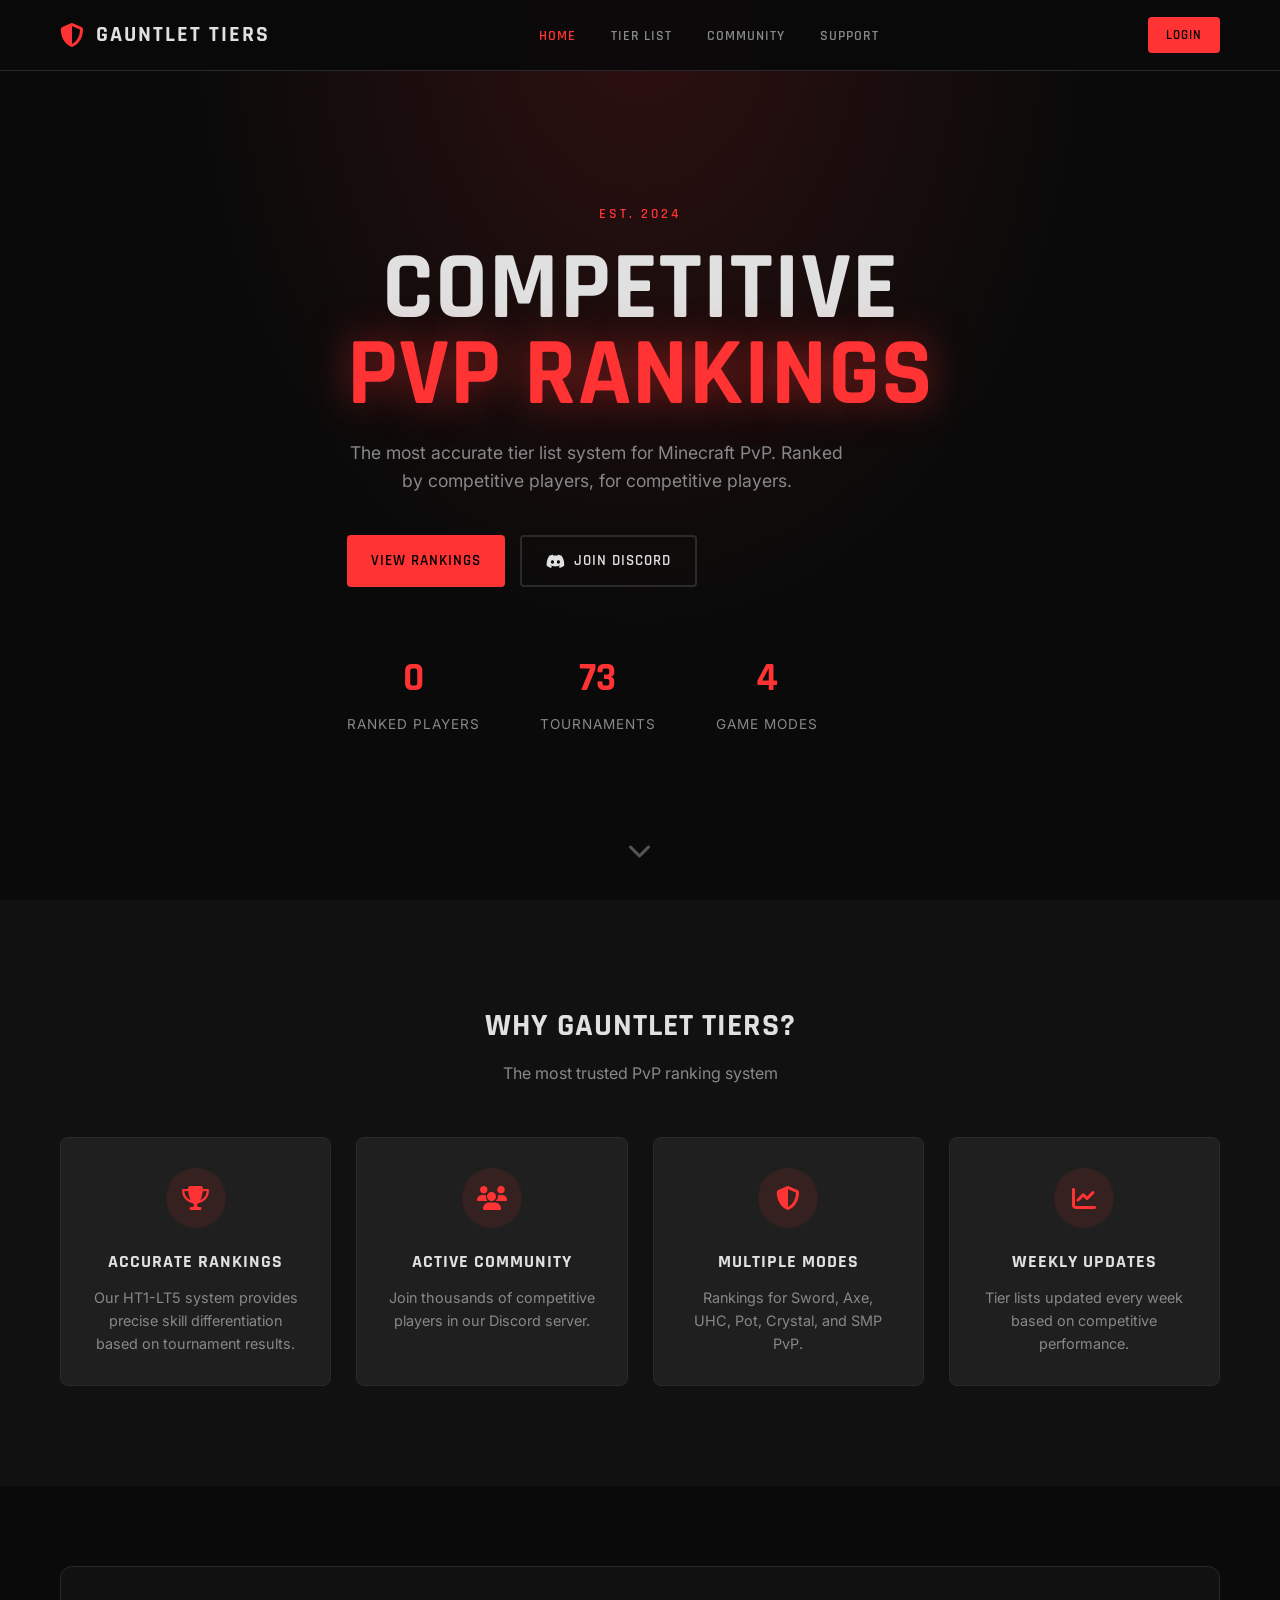
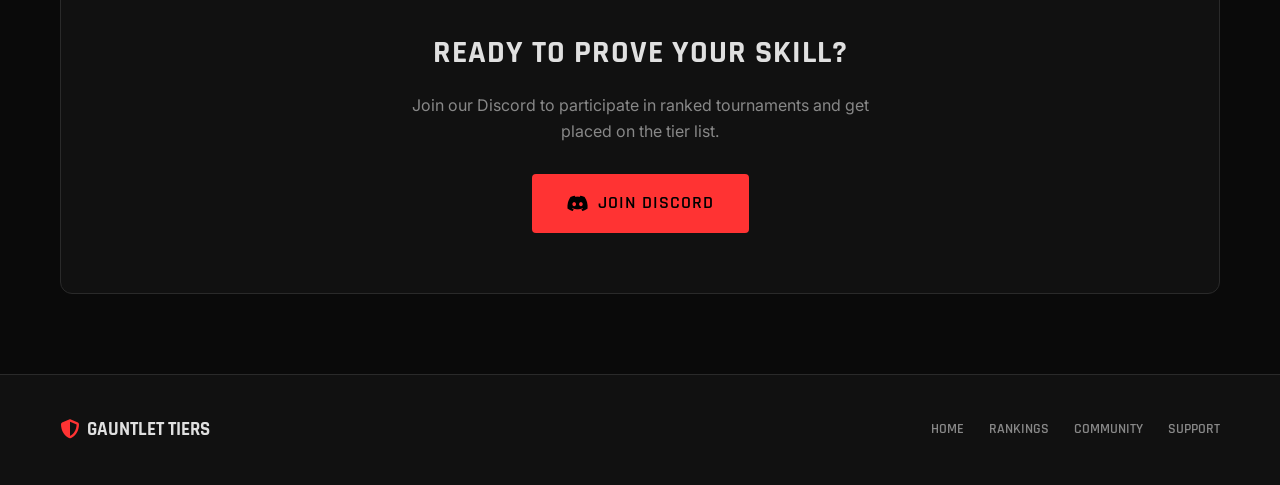
==== index.html @ 5f140f04 "Add files via upload" ====
<!DOCTYPE html>
<html lang="en">
<head>
    <meta charset="UTF-8">
    <meta name="viewport" content="width=device-width, initial-scale=1.0">
    <title>Gauntlet Tiers - Competitive PvP Rankings</title>
    <link rel="stylesheet" href="css/style.css">
    <link rel="stylesheet" href="css/home.css">
    <link href="https://fonts.googleapis.com/css2?family=Rajdhani:wght@400;500;600;700&family=Inter:wght@400;500;600&display=swap" rel="stylesheet">
    <link rel="stylesheet" href="https://cdnjs.cloudflare.com/ajax/libs/font-awesome/6.4.0/css/all.min.css">
</head>
<body>
    <!-- Navigation -->
    <nav class="navbar">
        <div class="nav-container">
            <a href="index.html" class="nav-logo">
                <i class="fas fa-shield-alt"></i>
                <span>GAUNTLET TIERS</span>
            </a>
            <ul class="nav-menu" id="navMenu">
                <li><a href="index.html" class="nav-link active">Home</a></li>
                <li><a href="pages/tierlist.html" class="nav-link">Tier List</a></li>
                <li><a href="pages/community.html" class="nav-link">Community</a></li>
                <li><a href="pages/support.html" class="nav-link">Support</a></li>
            </ul>
            <div class="nav-user" id="navUser">
                <span class="nav-username" id="navUsername"></span>
                <a href="pages/admin.html" class="btn btn-admin hidden" id="navAdmin">Admin</a>
                <a href="pages/profile.html" class="btn btn-secondary btn-nav">Profile</a>
                <button class="btn btn-nav" onclick="logout()" style="background: transparent; border: 1px solid var(--border);">Logout</button>
            </div>
            <div class="nav-user" id="navGuest">
                <a href="pages/login.html" class="btn btn-primary btn-nav">Login</a>
            </div>
            <div class="hamburger" onclick="toggleMenu()">
                <span></span>
                <span></span>
                <span></span>
            </div>
        </div>
    </nav>

    <!-- Hero Section -->
    <section class="hero">
        <div class="hero-content">
            <div class="hero-tag">EST. 2024</div>
            <h1 class="hero-title">
                COMPETITIVE<br>
                <span class="highlight">PVP RANKINGS</span>
            </h1>
            <p class="hero-desc">
                The most accurate tier list system for Minecraft PvP. 
                Ranked by competitive players, for competitive players.
            </p>
            <div class="hero-btns">
                <a href="pages/tierlist.html" class="btn btn-primary">View Rankings</a>
                <a href="https://discord.gg/GcqFCAnBjm" target="_blank" class="btn btn-secondary">
                    <i class="fab fa-discord"></i> Join Discord
                </a>
            </div>
            <div class="hero-stats">
                <div class="stat">
                    <span class="stat-num" id="playerCount">0</span>
                    <span class="stat-label">Ranked Players</span>
                </div>
                <div class="stat">
                    <span class="stat-num" data-target="89">0</span>
                    <span class="stat-label">Tournaments</span>
                </div>
                <div class="stat">
                    <span class="stat-num" data-target="6">0</span>
                    <span class="stat-label">Game Modes</span>
                </div>
            </div>
        </div>
        <div class="hero-scroll">
            <i class="fas fa-chevron-down"></i>
        </div>
    </section>

    <!-- Features Section -->
    <section class="features">
        <div class="container">
            <div class="section-header">
                <h2>Why Gauntlet Tiers?</h2>
                <p>The most trusted PvP ranking system</p>
            </div>
            <div class="features-grid">
                <div class="feature-card">
                    <div class="feature-icon">
                        <i class="fas fa-trophy"></i>
                    </div>
                    <h3>Accurate Rankings</h3>
                    <p>Our HT1-LT5 system provides precise skill differentiation based on tournament results.</p>
                </div>
                <div class="feature-card">
                    <div class="feature-icon">
                        <i class="fas fa-users"></i>
                    </div>
                    <h3>Active Community</h3>
                    <p>Join thousands of competitive players in our Discord server.</p>
                </div>
                <div class="feature-card">
                    <div class="feature-icon">
                        <i class="fas fa-shield-alt"></i>
                    </div>
                    <h3>Multiple Modes</h3>
                    <p>Rankings for Sword, Axe, UHC, Pot, Crystal, and SMP PvP.</p>
                </div>
                <div class="feature-card">
                    <div class="feature-icon">
                        <i class="fas fa-chart-line"></i>
                    </div>
                    <h3>Weekly Updates</h3>
                    <p>Tier lists updated every week based on competitive performance.</p>
                </div>
            </div>
        </div>
    </section>

    <!-- CTA Section -->
    <section class="cta">
        <div class="container">
            <div class="cta-box">
                <h2>Ready to prove your skill?</h2>
                <p>Join our Discord to participate in ranked tournaments and get placed on the tier list.</p>
                <a href="https://discord.gg/GcqFCAnBjm" target="_blank" class="btn btn-primary btn-large">
                    <i class="fab fa-discord"></i>
                    Join Discord
                </a>
            </div>
        </div>
    </section>

    <!-- Footer -->
    <footer class="footer">
        <div class="container">
            <div class="footer-content">
                <a href="index.html" class="footer-logo">
                    <i class="fas fa-shield-alt"></i>
                    <span>GAUNTLET TIERS</span>
                </a>
                <div class="footer-links">
                    <a href="index.html">Home</a>
                    <a href="pages/tierlist.html">Rankings</a>
                    <a href="pages/community.html">Community</a>
                    <a href="pages/support.html">Support</a>
                </div>
            </div>
        </div>
    </footer>

    <script src="js/auth.js"></script>
    <script src="js/home.js"></script>
</body>
</html>
---- css/style.css ----
/* css/style.css */
:root {
    --bg: #0a0a0a;
    --bg-2: #111;
    --bg-3: #1a1a1a;
    --bg-card: #1f1f1f;
    --border: #2a2a2a;
    
    --text: #e0e0e0;
    --text-dim: #888;
    --text-dark: #555;
    
    --accent: #ff3333;
    --accent-hover: #ff5555;
    --gold: #ffd700;
    
    --ht1: #dc2626;
    --lt1: #ef4444;
    --ht2: #ea580c;
    --lt2: #f97316;
    --ht3: #ca8a04;
    --lt3: #eab308;
    --ht4: #2563eb;
    --lt4: #3b82f6;
    --ht5: #525252;
    --lt5: #737373;
    
    --font-main: 'Rajdhani', sans-serif;
    --font-body: 'Inter', sans-serif;
}

* {
    margin: 0;
    padding: 0;
    box-sizing: border-box;
}

html {
    scroll-behavior: smooth;
}

body {
    font-family: var(--font-body);
    background: var(--bg);
    color: var(--text);
    line-height: 1.6;
    min-height: 100vh;
}

a {
    text-decoration: none;
    color: inherit;
}

h1, h2, h3, h4 {
    font-family: var(--font-main);
    font-weight: 700;
    text-transform: uppercase;
    letter-spacing: 1px;
}

.container {
    max-width: 1200px;
    margin: 0 auto;
    padding: 0 20px;
}

/* Buttons */
.btn {
    display: inline-flex;
    align-items: center;
    justify-content: center;
    gap: 8px;
    padding: 12px 24px;
    font-family: var(--font-main);
    font-weight: 600;
    font-size: 0.95rem;
    text-transform: uppercase;
    letter-spacing: 1px;
    border: none;
    cursor: pointer;
    transition: all 0.2s;
    border-radius: 4px;
}

.btn-primary {
    background: var(--accent);
    color: #000;
}

.btn-primary:hover {
    background: var(--accent-hover);
    transform: translateY(-2px);
}

.btn-secondary {
    background: transparent;
    color: var(--text);
    border: 2px solid var(--border);
}

.btn-secondary:hover {
    border-color: var(--accent);
    color: var(--accent);
}

.btn-full {
    width: 100%;
}

/* Navigation */
.navbar {
    position: fixed;
    top: 0;
    left: 0;
    right: 0;
    z-index: 1000;
    background: rgba(10, 10, 10, 0.95);
    backdrop-filter: blur(10px);
    border-bottom: 1px solid var(--border);
}

.nav-container {
    max-width: 1200px;
    margin: 0 auto;
    padding: 0 20px;
    display: flex;
    justify-content: space-between;
    align-items: center;
    height: 70px;
}

.nav-logo {
    display: flex;
    align-items: center;
    gap: 10px;
    font-family: var(--font-main);
    font-size: 1.4rem;
    font-weight: 700;
    letter-spacing: 2px;
}

.nav-logo i {
    color: var(--accent);
    font-size: 1.5rem;
}

.nav-menu {
    display: flex;
    gap: 35px;
    list-style: none;
}

.nav-link {
    font-family: var(--font-main);
    font-weight: 600;
    font-size: 0.9rem;
    text-transform: uppercase;
    letter-spacing: 1px;
    color: var(--text-dim);
    transition: color 0.2s;
    position: relative;
}

.nav-link:hover,
.nav-link.active {
    color: var(--accent);
}

.nav-user {
    display: flex;
    align-items: center;
    gap: 15px;
}

.nav-username {
    font-family: var(--font-main);
    font-weight: 600;
    color: var(--accent);
}

.btn-nav {
    padding: 8px 18px;
    font-size: 0.8rem;
}

.btn-admin {
    background: var(--gold);
    color: #000;
    padding: 8px 16px;
    font-size: 0.8rem;
}

.hamburger {
    display: none;
    flex-direction: column;
    gap: 5px;
    cursor: pointer;
}

.hamburger span {
    width: 25px;
    height: 2px;
    background: var(--text);
}

.hidden {
    display: none !important;
}

/* Forms */
.form-container {
    max-width: 400px;
    margin: 0 auto;
    padding: 40px 20px;
}

.form-box {
    background: var(--bg-2);
    border: 1px solid var(--border);
    border-radius: 8px;
    padding: 40px;
}

.form-header {
    text-align: center;
    margin-bottom: 30px;
}

.form-header h2 {
    font-size: 1.8rem;
    margin-bottom: 8px;
}

.form-header p {
    color: var(--text-dim);
    font-size: 0.9rem;
}

.form-group {
    margin-bottom: 20px;
}

.form-group label {
    display: block;
    font-family: var(--font-main);
    font-weight: 600;
    font-size: 0.8rem;
    text-transform: uppercase;
    letter-spacing: 1px;
    color: var(--text-dim);
    margin-bottom: 6px;
}

.form-group input,
.form-group select {
    width: 100%;
    padding: 12px 16px;
    background: var(--bg-3);
    border: 1px solid var(--border);
    border-radius: 4px;
    color: var(--text);
    font-family: var(--font-body);
    font-size: 0.95rem;
    outline: none;
    transition: border-color 0.2s;
}

.form-group input:focus,
.form-group select:focus {
    border-color: var(--accent);
}

.form-group input::placeholder {
    color: var(--text-dark);
}

.form-error {
    color: var(--accent);
    font-size: 0.85rem;
    margin-top: 8px;
    min-height: 20px;
}

.form-footer {
    text-align: center;
    margin-top: 25px;
    padding-top: 25px;
    border-top: 1px solid var(--border);
    color: var(--text-dim);
    font-size: 0.9rem;
}

.form-footer a {
    color: var(--accent);
    font-weight: 600;
}

.form-footer a:hover {
    text-decoration: underline;
}

/* Page Header */
.page-header {
    padding: 120px 0 60px;
    text-align: center;
    background: var(--bg-2);
    border-bottom: 1px solid var(--border);
}

.page-header h1 {
    font-size: 2.5rem;
    margin-bottom: 10px;
}

.page-header p {
    color: var(--text-dim);
}

/* Tier Badges */
.tier-badge {
    display: inline-block;
    padding: 4px 12px;
    border-radius: 4px;
    font-family: var(--font-main);
    font-weight: 700;
    font-size: 0.8rem;
    text-transform: uppercase;
}

.tier-ht1 { background: var(--ht1); color: #fff; }
.tier-lt1 { background: var(--lt1); color: #fff; }
.tier-ht2 { background: var(--ht2); color: #fff; }
.tier-lt2 { background: var(--lt2); color: #000; }
.tier-ht3 { background: var(--ht3); color: #000; }
.tier-lt3 { background: var(--lt3); color: #000; }
.tier-ht4 { background: var(--ht4); color: #fff; }
.tier-lt4 { background: var(--lt4); color: #fff; }
.tier-ht5 { background: var(--ht5); color: #fff; }
.tier-lt5 { background: var(--lt5); color: #000; }

/* Footer */
.footer {
    background: var(--bg-2);
    border-top: 1px solid var(--border);
    padding: 40px 0;
    margin-top: auto;
}

.footer-content {
    display: flex;
    justify-content: space-between;
    align-items: center;
}

.footer-logo {
    display: flex;
    align-items: center;
    gap: 8px;
    font-family: var(--font-main);
    font-weight: 700;
    font-size: 1.2rem;
}

.footer-logo i {
    color: var(--accent);
}

.footer-links {
    display: flex;
    gap: 25px;
}

.footer-links a {
    font-family: var(--font-main);
    font-weight: 600;
    font-size: 0.85rem;
    text-transform: uppercase;
    color: var(--text-dim);
    transition: color 0.2s;
}

.footer-links a:hover {
    color: var(--accent);
}

/* Responsive */
@media (max-width: 768px) {
    .hamburger {
        display: flex;
    }
    
    .nav-menu {
        position: fixed;
        top: 70px;
        left: 0;
        right: 0;
        background: var(--bg-2);
        flex-direction: column;
        padding: 20px;
        gap: 20px;
        transform: translateY(-100%);
        opacity: 0;
        visibility: hidden;
        transition: all 0.3s;
        border-bottom: 1px solid var(--border);
    }
    
    .nav-menu.active {
        transform: translateY(0);
        opacity: 1;
        visibility: visible;
    }
    
    .nav-user {
        display: none;
    }
    
    .footer-content {
        flex-direction: column;
        gap: 20px;
        text-align: center;
    }
    
    .form-box {
        padding: 30px 20px;
    }
}

/* Scrollbar */
::-webkit-scrollbar {
    width: 8px;
}

::-webkit-scrollbar-track {
    background: var(--bg);
}

::-webkit-scrollbar-thumb {
    background: #333;
    border-radius: 4px;
}

::-webkit-scrollbar-thumb:hover {
    background: var(--accent);
}
---- css/home.css ----
/* css/home.css */
.hero {
    min-height: 100vh;
    display: flex;
    flex-direction: column;
    justify-content: center;
    align-items: center;
    text-align: center;
    padding: 100px 20px 60px;
    position: relative;
    background: 
        radial-gradient(ellipse at 50% 0%, rgba(255, 51, 51, 0.15) 0%, transparent 50%),
        var(--bg);
}

.hero-tag {
    font-family: var(--font-main);
    font-weight: 600;
    font-size: 0.9rem;
    letter-spacing: 3px;
    color: var(--accent);
    margin-bottom: 20px;
}

.hero-title {
    font-size: clamp(3rem, 10vw, 6rem);
    line-height: 0.9;
    margin-bottom: 20px;
}

.hero-title .highlight {
    color: var(--accent);
    text-shadow: 0 0 40px rgba(255, 51, 51, 0.5);
}

.hero-desc {
    font-size: 1.1rem;
    color: var(--text-dim);
    max-width: 500px;
    margin-bottom: 40px;
}

.hero-btns {
    display: flex;
    gap: 15px;
    margin-bottom: 60px;
}

.hero-stats {
    display: flex;
    gap: 60px;
}

.stat {
    text-align: center;
}

.stat-num {
    display: block;
    font-family: var(--font-main);
    font-size: 2.5rem;
    font-weight: 700;
    color: var(--accent);
}

.stat-label {
    font-size: 0.85rem;
    color: var(--text-dim);
    text-transform: uppercase;
    letter-spacing: 1px;
}

.hero-scroll {
    position: absolute;
    bottom: 30px;
    left: 50%;
    transform: translateX(-50%);
    color: var(--text-dark);
    font-size: 1.5rem;
    animation: bounce 2s infinite;
}

@keyframes bounce {
    0%, 100% { transform: translateX(-50%) translateY(0); }
    50% { transform: translateX(-50%) translateY(-10px); }
}

/* Features Section */
.features {
    padding: 100px 0;
    background: var(--bg-2);
}

.section-header {
    text-align: center;
    margin-bottom: 50px;
}

.section-header h2 {
    font-size: 2rem;
    margin-bottom: 10px;
}

.section-header p {
    color: var(--text-dim);
}

.features-grid {
    display: grid;
    grid-template-columns: repeat(auto-fit, minmax(250px, 1fr));
    gap: 25px;
}

.feature-card {
    background: var(--bg-card);
    border: 1px solid var(--border);
    border-radius: 8px;
    padding: 30px;
    text-align: center;
    transition: all 0.3s;
}

.feature-card:hover {
    border-color: var(--accent);
    transform: translateY(-5px);
}

.feature-icon {
    width: 60px;
    height: 60px;
    background: rgba(255, 51, 51, 0.1);
    border-radius: 50%;
    display: flex;
    align-items: center;
    justify-content: center;
    margin: 0 auto 20px;
    font-size: 1.5rem;
    color: var(--accent);
}

.feature-card h3 {
    font-size: 1.1rem;
    margin-bottom: 10px;
}

.feature-card p {
    color: var(--text-dim);
    font-size: 0.9rem;
}

/* CTA Section */
.cta {
    padding: 80px 0;
    background: var(--bg);
}

.cta-box {
    background: var(--bg-2);
    border: 1px solid var(--border);
    border-radius: 12px;
    padding: 60px;
    text-align: center;
}

.cta-box h2 {
    font-size: 2rem;
    margin-bottom: 15px;
}

.cta-box p {
    color: var(--text-dim);
    margin-bottom: 30px;
    max-width: 500px;
    margin-left: auto;
    margin-right: auto;
}

.btn-large {
    padding: 15px 35px;
    font-size: 1.1rem;
}

/* Responsive */
@media (max-width: 768px) {
    .hero-stats {
        flex-direction: column;
        gap: 30px;
    }
    
    .hero-btns {
        flex-direction: column;
    }
    
    .cta-box {
        padding: 40px 20px;
    }
}
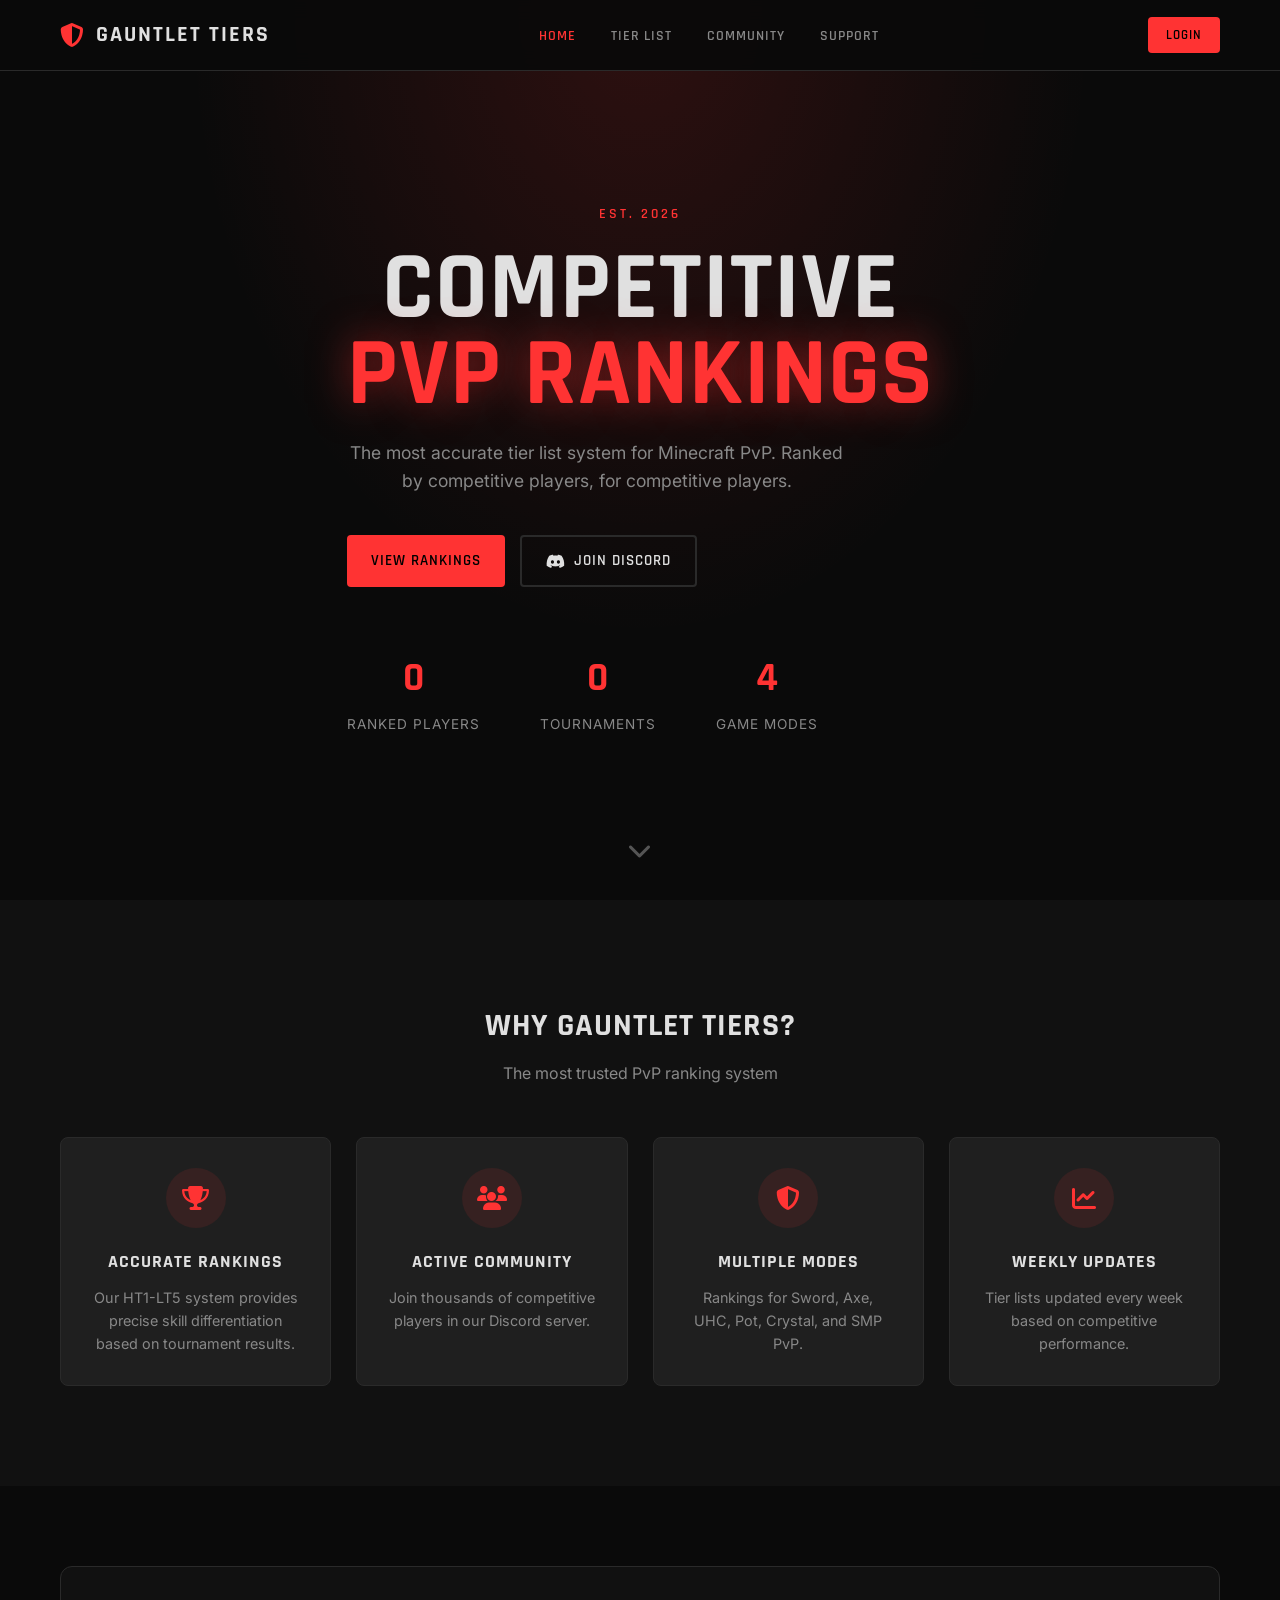
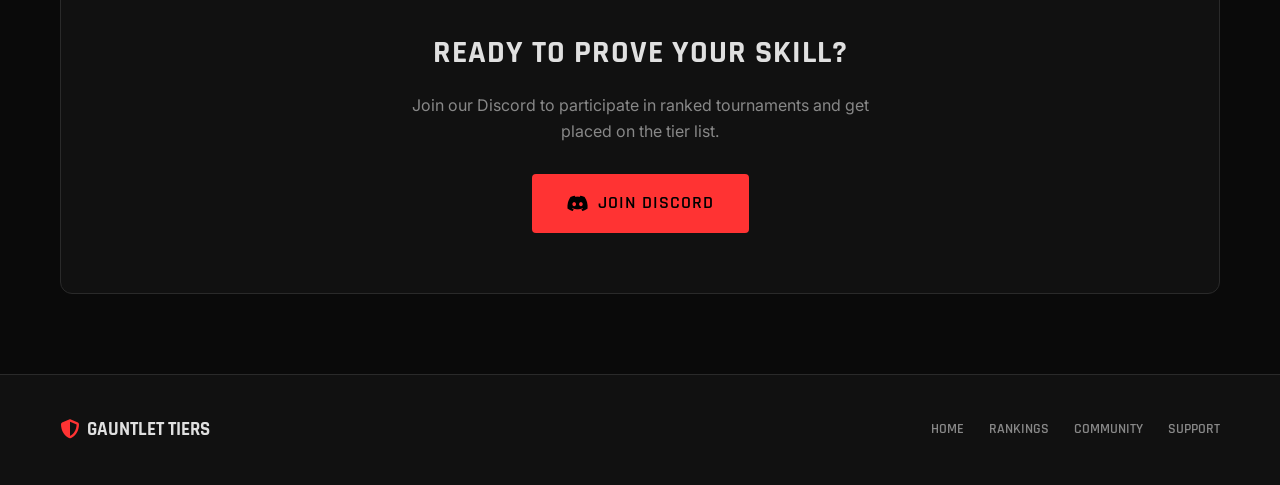
==== commit 9009f63c: "Update index.html" ====
--- a/index.html
+++ b/index.html
@@ -43,7 +43,7 @@
     <!-- Hero Section -->
     <section class="hero">
         <div class="hero-content">
-            <div class="hero-tag">EST. 2024</div>
+            <div class="hero-tag">EST. 2026</div>
             <h1 class="hero-title">
                 COMPETITIVE<br>
                 <span class="highlight">PVP RANKINGS</span>
@@ -64,7 +64,7 @@
                     <span class="stat-label">Ranked Players</span>
                 </div>
                 <div class="stat">
-                    <span class="stat-num" data-target="89">0</span>
+                    <span class="stat-num" data-target="0">0</span>
                     <span class="stat-label">Tournaments</span>
                 </div>
                 <div class="stat">
@@ -153,4 +153,4 @@
     <script src="js/auth.js"></script>
     <script src="js/home.js"></script>
 </body>
-</html>+</html>
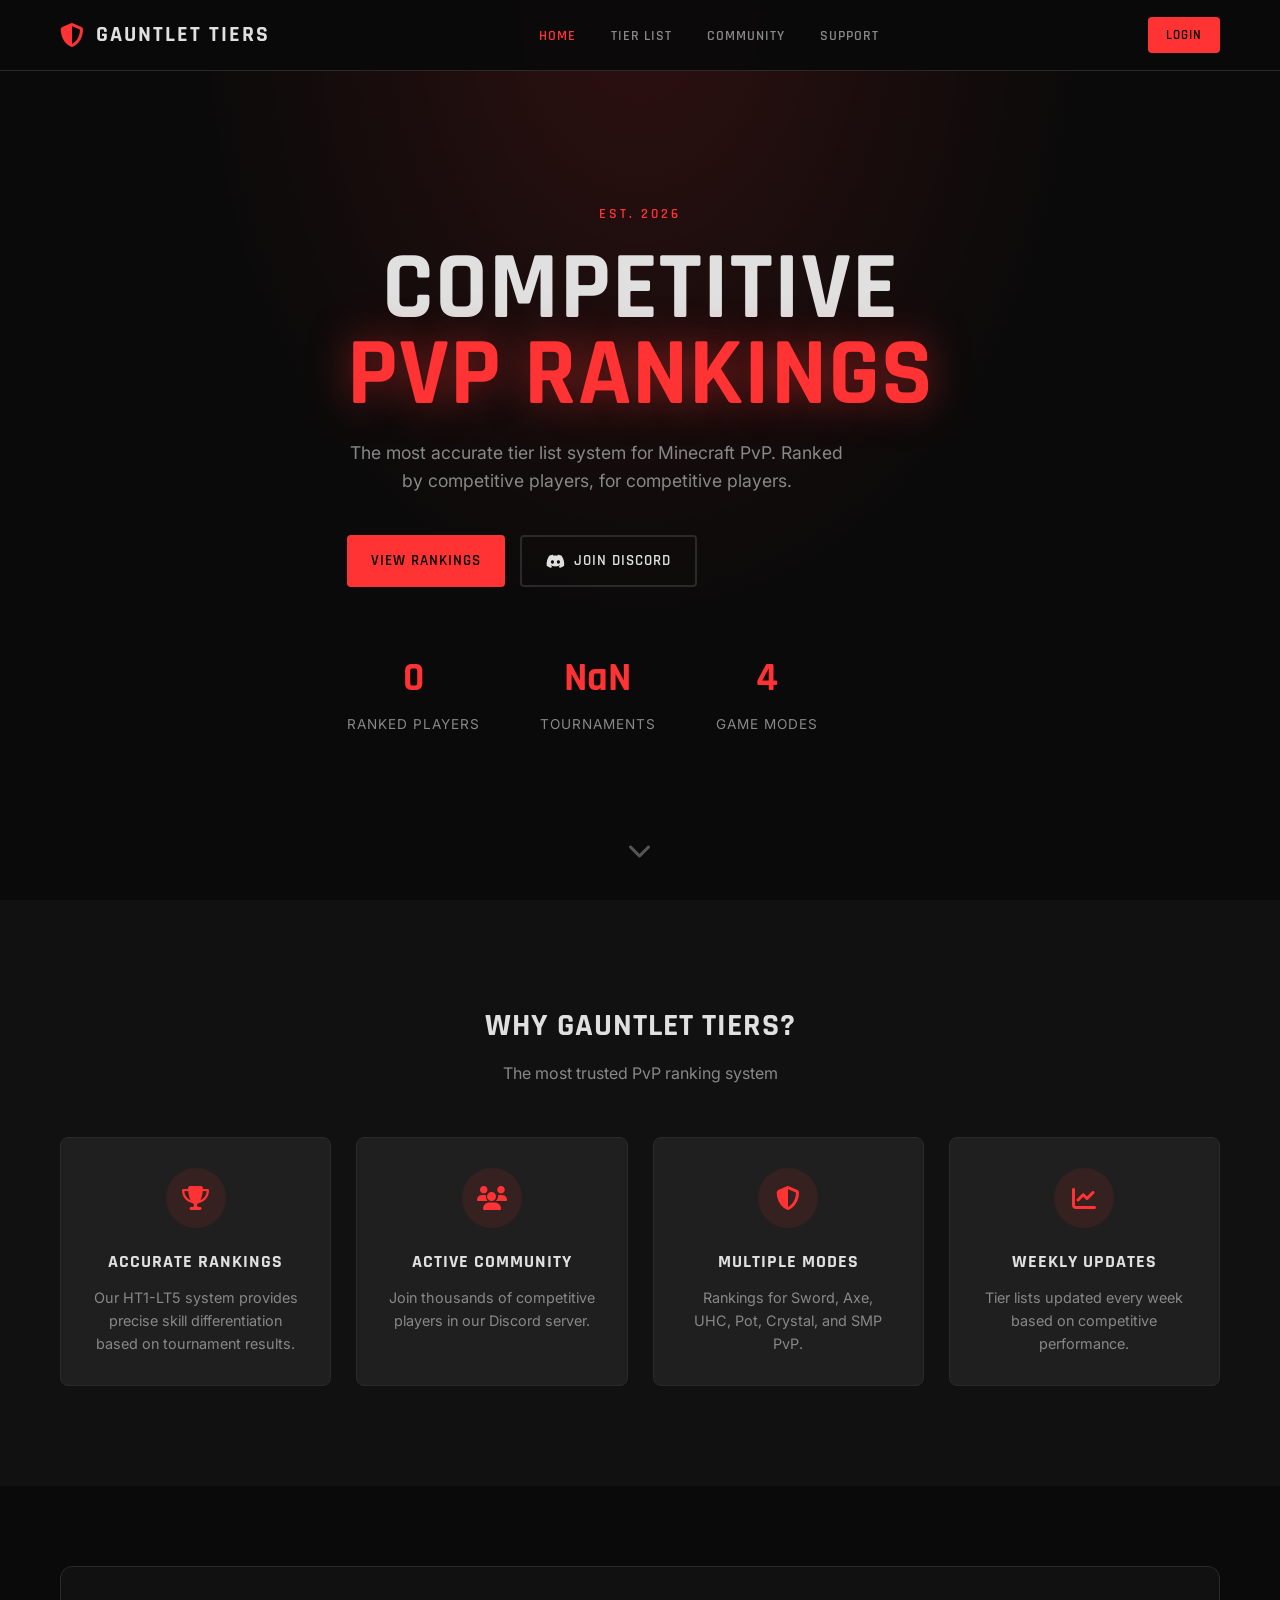
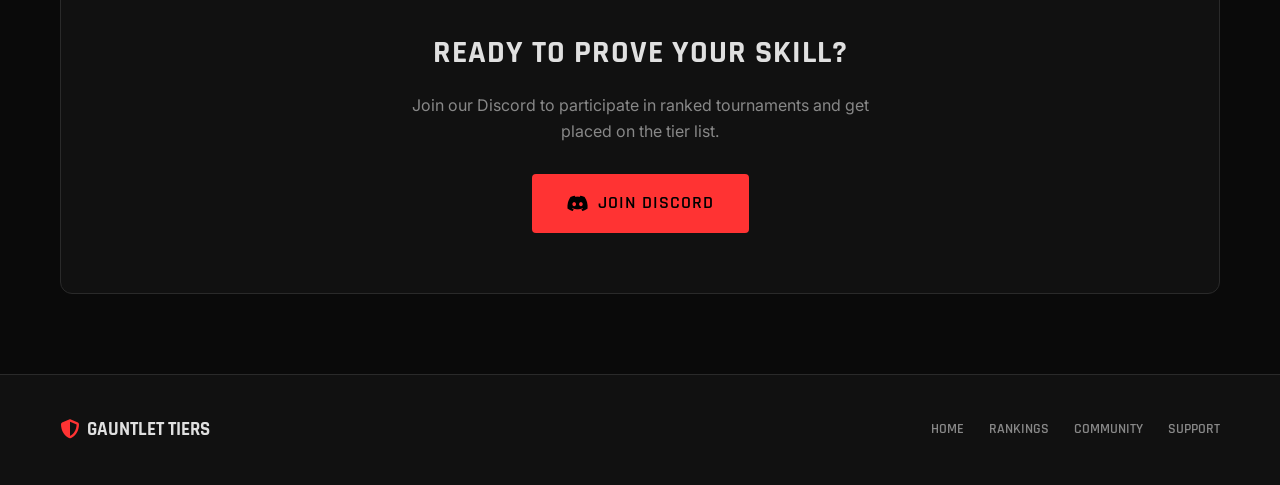
==== commit b11dc63f: "Update index.html" ====
--- a/index.html
+++ b/index.html
@@ -64,7 +64,7 @@
                     <span class="stat-label">Ranked Players</span>
                 </div>
                 <div class="stat">
-                    <span class="stat-num" data-target="0">0</span>
+                    <span class="stat-num" data-target="SOON!">0</span>
                     <span class="stat-label">Tournaments</span>
                 </div>
                 <div class="stat">
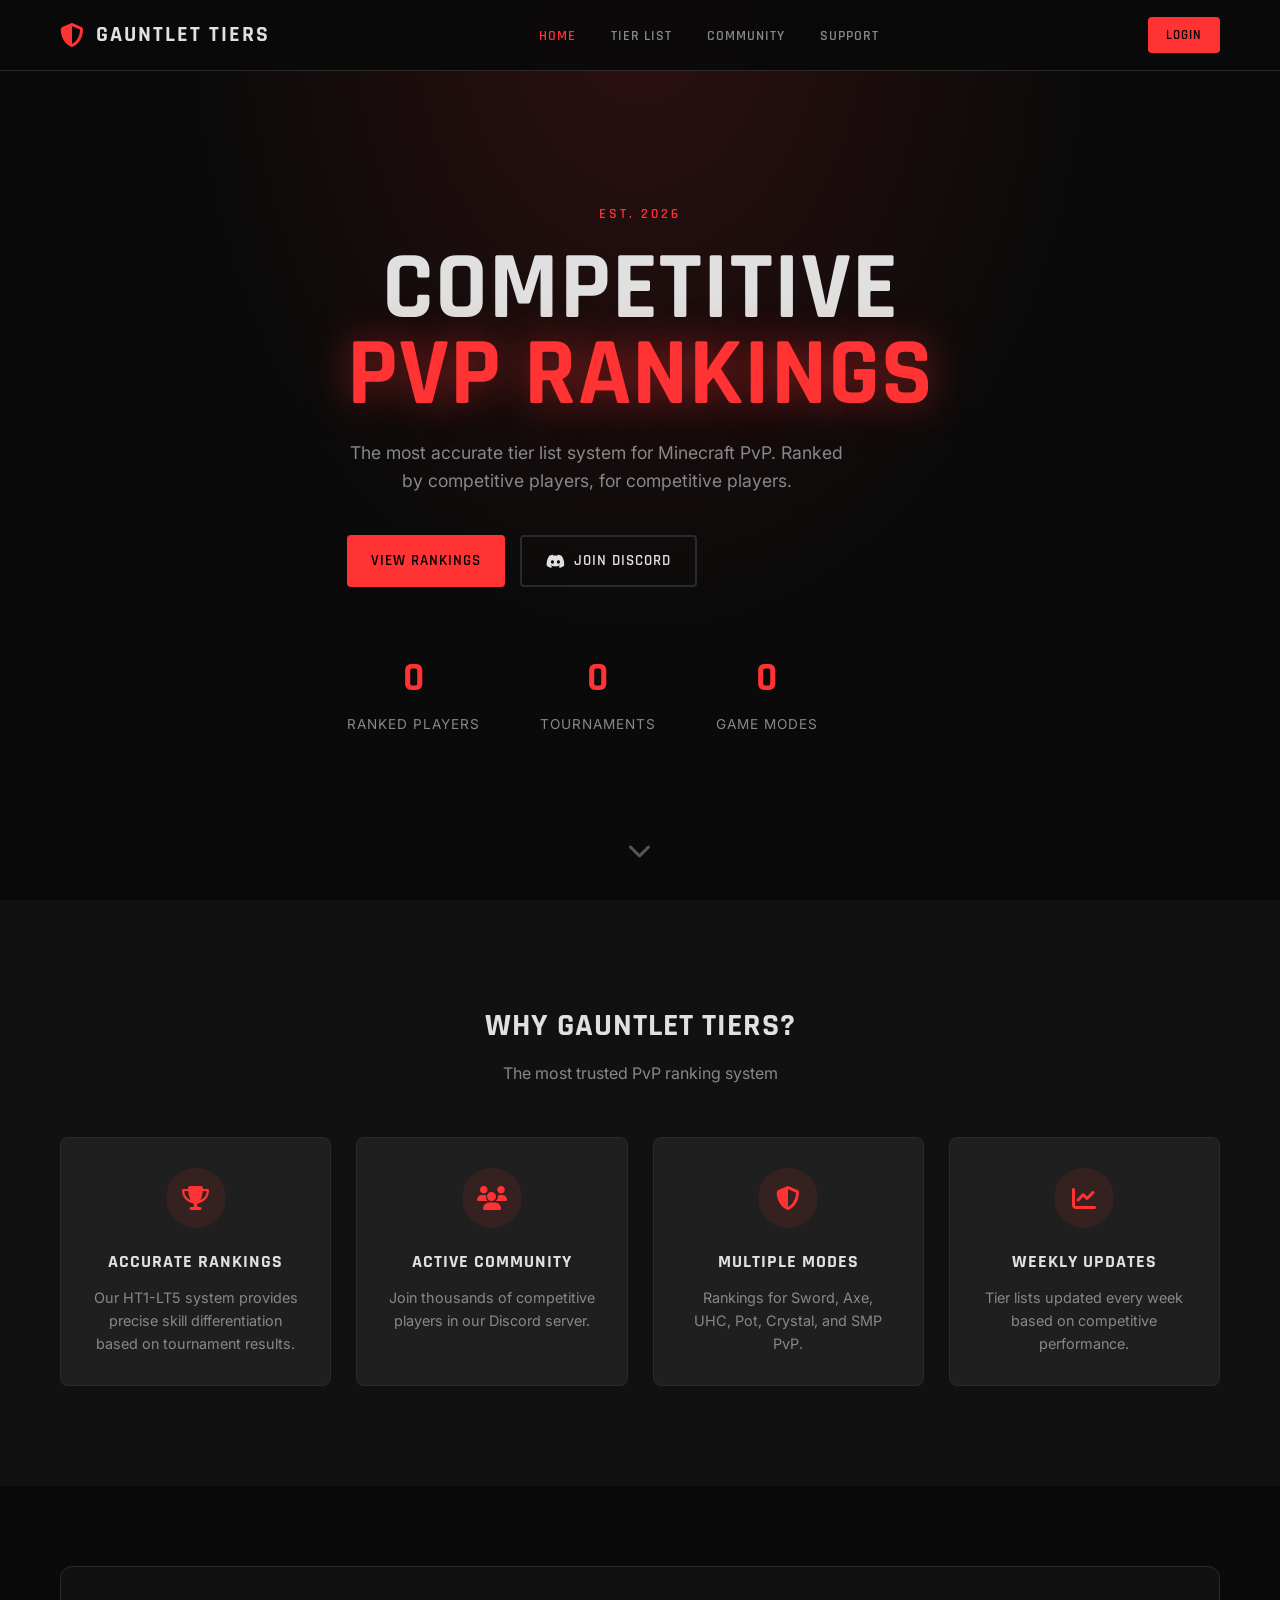
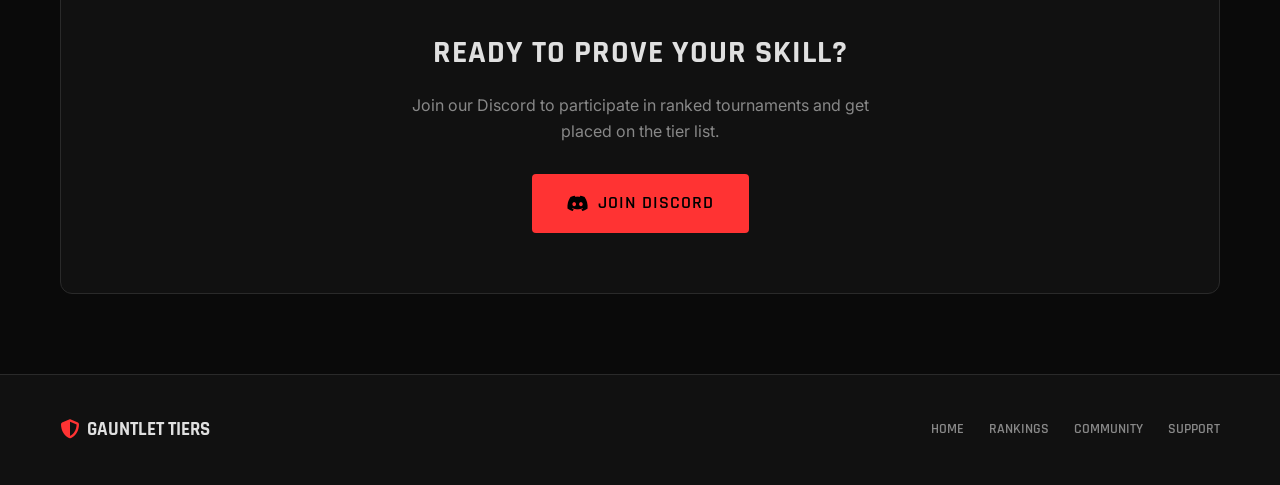
==== commit f9469e8e: "Update index.html" ====
--- a/index.html
+++ b/index.html
@@ -64,11 +64,11 @@
                     <span class="stat-label">Ranked Players</span>
                 </div>
                 <div class="stat">
-                    <span class="stat-num" data-target="SOON!">0</span>
+                    <span class="stat-num" data-target="0">0</span>
                     <span class="stat-label">Tournaments</span>
                 </div>
                 <div class="stat">
-                    <span class="stat-num" data-target="6">0</span>
+                    <span class="stat-num" data-target="0">0</span>
                     <span class="stat-label">Game Modes</span>
                 </div>
             </div>
@@ -152,5 +152,6 @@
 
     <script src="js/auth.js"></script>
     <script src="js/home.js"></script>
+    <script src="js/main.js"></script>
 </body>
 </html>
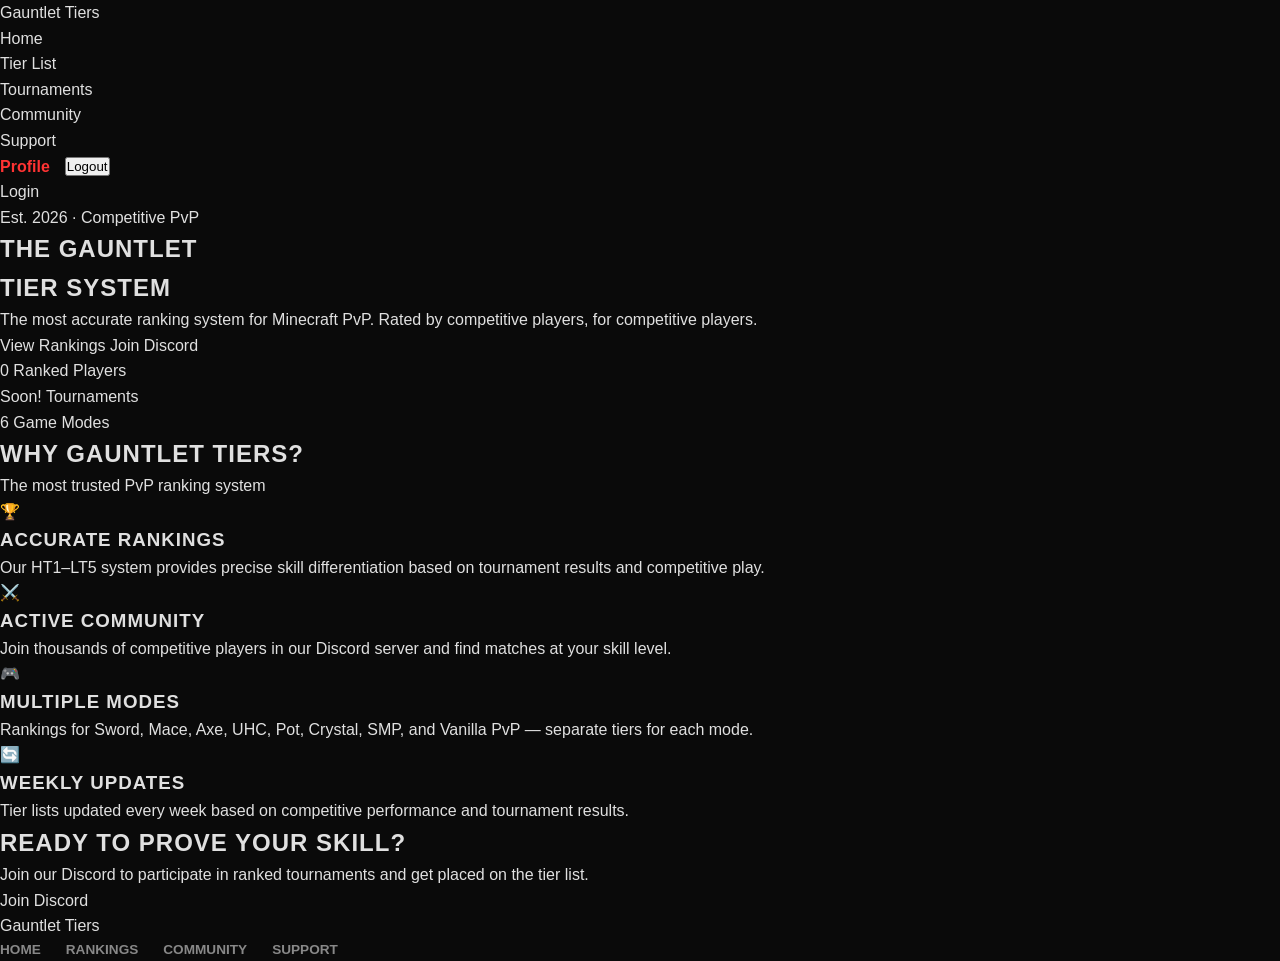
==== commit 8ad328a5: "feat: add Vanilla game mode (8 modes total)" ====
--- a/index.html
+++ b/index.html
@@ -1,157 +1,138 @@
-<!DOCTYPE html>
-<html lang="en">
-<head>
-    <meta charset="UTF-8">
-    <meta name="viewport" content="width=device-width, initial-scale=1.0">
-    <title>Gauntlet Tiers - Competitive PvP Rankings</title>
-    <link rel="stylesheet" href="css/style.css">
-    <link rel="stylesheet" href="css/home.css">
-    <link href="https://fonts.googleapis.com/css2?family=Rajdhani:wght@400;500;600;700&family=Inter:wght@400;500;600&display=swap" rel="stylesheet">
-    <link rel="stylesheet" href="https://cdnjs.cloudflare.com/ajax/libs/font-awesome/6.4.0/css/all.min.css">
-</head>
-<body>
-    <!-- Navigation -->
-    <nav class="navbar">
-        <div class="nav-container">
-            <a href="index.html" class="nav-logo">
-                <i class="fas fa-shield-alt"></i>
-                <span>GAUNTLET TIERS</span>
-            </a>
-            <ul class="nav-menu" id="navMenu">
-                <li><a href="index.html" class="nav-link active">Home</a></li>
-                <li><a href="pages/tierlist.html" class="nav-link">Tier List</a></li>
-                <li><a href="pages/community.html" class="nav-link">Community</a></li>
-                <li><a href="pages/support.html" class="nav-link">Support</a></li>
-            </ul>
-            <div class="nav-user" id="navUser">
-                <span class="nav-username" id="navUsername"></span>
-                <a href="pages/admin.html" class="btn btn-admin hidden" id="navAdmin">Admin</a>
-                <a href="pages/profile.html" class="btn btn-secondary btn-nav">Profile</a>
-                <button class="btn btn-nav" onclick="logout()" style="background: transparent; border: 1px solid var(--border);">Logout</button>
-            </div>
-            <div class="nav-user" id="navGuest">
-                <a href="pages/login.html" class="btn btn-primary btn-nav">Login</a>
-            </div>
-            <div class="hamburger" onclick="toggleMenu()">
-                <span></span>
-                <span></span>
-                <span></span>
-            </div>
-        </div>
-    </nav>
-
-    <!-- Hero Section -->
-    <section class="hero">
-        <div class="hero-content">
-            <div class="hero-tag">EST. 2026</div>
-            <h1 class="hero-title">
-                COMPETITIVE<br>
-                <span class="highlight">PVP RANKINGS</span>
-            </h1>
-            <p class="hero-desc">
-                The most accurate tier list system for Minecraft PvP. 
-                Ranked by competitive players, for competitive players.
-            </p>
-            <div class="hero-btns">
-                <a href="pages/tierlist.html" class="btn btn-primary">View Rankings</a>
-                <a href="https://discord.gg/GcqFCAnBjm" target="_blank" class="btn btn-secondary">
-                    <i class="fab fa-discord"></i> Join Discord
-                </a>
-            </div>
-            <div class="hero-stats">
-                <div class="stat">
-                    <span class="stat-num" id="playerCount">0</span>
-                    <span class="stat-label">Ranked Players</span>
-                </div>
-                <div class="stat">
-                    <span class="stat-num" data-target="0">0</span>
-                    <span class="stat-label">Tournaments</span>
-                </div>
-                <div class="stat">
-                    <span class="stat-num" data-target="0">0</span>
-                    <span class="stat-label">Game Modes</span>
-                </div>
-            </div>
-        </div>
-        <div class="hero-scroll">
-            <i class="fas fa-chevron-down"></i>
-        </div>
-    </section>
-
-    <!-- Features Section -->
-    <section class="features">
-        <div class="container">
-            <div class="section-header">
-                <h2>Why Gauntlet Tiers?</h2>
-                <p>The most trusted PvP ranking system</p>
-            </div>
-            <div class="features-grid">
-                <div class="feature-card">
-                    <div class="feature-icon">
-                        <i class="fas fa-trophy"></i>
-                    </div>
-                    <h3>Accurate Rankings</h3>
-                    <p>Our HT1-LT5 system provides precise skill differentiation based on tournament results.</p>
-                </div>
-                <div class="feature-card">
-                    <div class="feature-icon">
-                        <i class="fas fa-users"></i>
-                    </div>
-                    <h3>Active Community</h3>
-                    <p>Join thousands of competitive players in our Discord server.</p>
-                </div>
-                <div class="feature-card">
-                    <div class="feature-icon">
-                        <i class="fas fa-shield-alt"></i>
-                    </div>
-                    <h3>Multiple Modes</h3>
-                    <p>Rankings for Sword, Axe, UHC, Pot, Crystal, and SMP PvP.</p>
-                </div>
-                <div class="feature-card">
-                    <div class="feature-icon">
-                        <i class="fas fa-chart-line"></i>
-                    </div>
-                    <h3>Weekly Updates</h3>
-                    <p>Tier lists updated every week based on competitive performance.</p>
-                </div>
-            </div>
-        </div>
-    </section>
-
-    <!-- CTA Section -->
-    <section class="cta">
-        <div class="container">
-            <div class="cta-box">
-                <h2>Ready to prove your skill?</h2>
-                <p>Join our Discord to participate in ranked tournaments and get placed on the tier list.</p>
-                <a href="https://discord.gg/GcqFCAnBjm" target="_blank" class="btn btn-primary btn-large">
-                    <i class="fab fa-discord"></i>
-                    Join Discord
-                </a>
-            </div>
-        </div>
-    </section>
-
-    <!-- Footer -->
-    <footer class="footer">
-        <div class="container">
-            <div class="footer-content">
-                <a href="index.html" class="footer-logo">
-                    <i class="fas fa-shield-alt"></i>
-                    <span>GAUNTLET TIERS</span>
-                </a>
-                <div class="footer-links">
-                    <a href="index.html">Home</a>
-                    <a href="pages/tierlist.html">Rankings</a>
-                    <a href="pages/community.html">Community</a>
-                    <a href="pages/support.html">Support</a>
-                </div>
-            </div>
-        </div>
-    </footer>
-
-    <script src="js/auth.js"></script>
-    <script src="js/home.js"></script>
-    <script src="js/main.js"></script>
-</body>
-</html>
+<!DOCTYPE html>
+<html lang="en">
+<head>
+  <meta charset="UTF-8" />
+  <meta name="viewport" content="width=device-width, initial-scale=1.0" />
+  <title>Gauntlet Tiers — Competitive PvP Rankings</title>
+  <link rel="stylesheet" href="css/style.css" />
+</head>
+<body>
+
+<!-- ── NAVBAR ── -->
+<nav>
+  <a href="index.html" class="nav-brand">Gauntlet<span> Tiers</span></a>
+
+  <ul class="nav-links">
+    <li><a href="index.html" class="active">Home</a></li>
+    <li><a href="pages/tierlist.html">Tier List</a></li>
+    <li><a href="pages/tournaments.html">Tournaments</a></li>
+    <li><a href="pages/community.html">Community</a></li>
+    <li><a href="pages/support.html">Support</a></li>
+  </ul>
+
+  <div class="nav-auth">
+    <div class="nav-user">
+      <a href="pages/admin.html" class="btn-ghost nav-admin" style="display:none;">Admin</a>
+      <a href="pages/profile.html" class="btn-ghost">
+        <span class="nav-username">Profile</span>
+      </a>
+      <button class="btn-danger logout-btn">Logout</button>
+    </div>
+    <div class="nav-login">
+      <a href="pages/login.html" class="btn-ghost">Login</a>
+    </div>
+  </div>
+</nav>
+
+<main>
+
+  <!-- ── HERO ── -->
+  <section class="hero">
+    <div class="hero-bg"></div>
+    <div class="hero-grid"></div>
+
+    <div class="hero-badge">Est. 2026 · Competitive PvP</div>
+    <h1>
+      The <span class="highlight">Gauntlet</span><br />
+      Tier System
+    </h1>
+    <p>The most accurate ranking system for Minecraft PvP. Rated by competitive players, for competitive players.</p>
+    <div class="hero-buttons">
+      <a href="pages/tierlist.html" class="btn-large primary">View Rankings</a>
+      <a href="https://discord.gg/GcqFCAnBjm" target="_blank" class="btn-large outline">Join Discord</a>
+    </div>
+  </section>
+
+  <!-- ── STATS ── -->
+  <section class="stats-bar">
+    <div class="stat-item">
+      <span class="stat-value" id="stat-players">0</span>
+      <span class="stat-label">Ranked Players</span>
+    </div>
+    <div class="stat-item">
+      <span class="stat-value" id="stat-tournaments">Soon!</span>
+      <span class="stat-label">Tournaments</span>
+    </div>
+    <div class="stat-item">
+      <span class="stat-value" id="stat-modes">6</span>
+      <span class="stat-label">Game Modes</span>
+    </div>
+  </section>
+
+  <!-- ── FEATURES ── -->
+  <section class="features">
+    <div class="section-header">
+      <h2>Why Gauntlet Tiers?</h2>
+      <p>The most trusted PvP ranking system</p>
+    </div>
+    <div class="features-grid">
+      <div class="feature-card">
+        <div class="feature-icon">🏆</div>
+        <h3>Accurate Rankings</h3>
+        <p>Our HT1–LT5 system provides precise skill differentiation based on tournament results and competitive play.</p>
+      </div>
+      <div class="feature-card">
+        <div class="feature-icon">⚔️</div>
+        <h3>Active Community</h3>
+        <p>Join thousands of competitive players in our Discord server and find matches at your skill level.</p>
+      </div>
+      <div class="feature-card">
+        <div class="feature-icon">🎮</div>
+        <h3>Multiple Modes</h3>
+        <p>Rankings for Sword, Mace, Axe, UHC, Pot, Crystal, SMP, and Vanilla PvP — separate tiers for each mode.</p>
+      </div>
+      <div class="feature-card">
+        <div class="feature-icon">🔄</div>
+        <h3>Weekly Updates</h3>
+        <p>Tier lists updated every week based on competitive performance and tournament results.</p>
+      </div>
+    </div>
+  </section>
+
+  <!-- ── CTA ── -->
+  <section class="cta-section">
+    <h2>Ready to prove your skill?</h2>
+    <p>Join our Discord to participate in ranked tournaments and get placed on the tier list.</p>
+    <a href="https://discord.gg/GcqFCAnBjm" target="_blank" class="btn-large primary">Join Discord</a>
+  </section>
+
+</main>
+
+<!-- ── FOOTER ── -->
+<footer>
+  <a href="index.html" class="footer-brand">Gauntlet Tiers</a>
+  <div class="footer-links">
+    <a href="index.html">Home</a>
+    <a href="pages/tierlist.html">Rankings</a>
+    <a href="pages/community.html">Community</a>
+    <a href="pages/support.html">Support</a>
+  </div>
+</footer>
+
+<script src="js/auth.js"></script>
+<script src="js/api.js"></script>
+<script>
+  // Load stats from backend
+  async function loadStats() {
+    try {
+      const stats = await getStats();
+      document.getElementById('stat-players').textContent = stats.ranked_players ?? 0;
+      document.getElementById('stat-modes').textContent = stats.game_modes ?? 8;
+    } catch (e) {
+      // API not connected yet — defaults shown
+    }
+  }
+  loadStats();
+</script>
+</body>
+</html>
--- a/css/style.css
+++ b/css/style.css
@@ -443,4 +443,4 @@
 
 ::-webkit-scrollbar-thumb:hover {
     background: var(--accent);
-}+}
